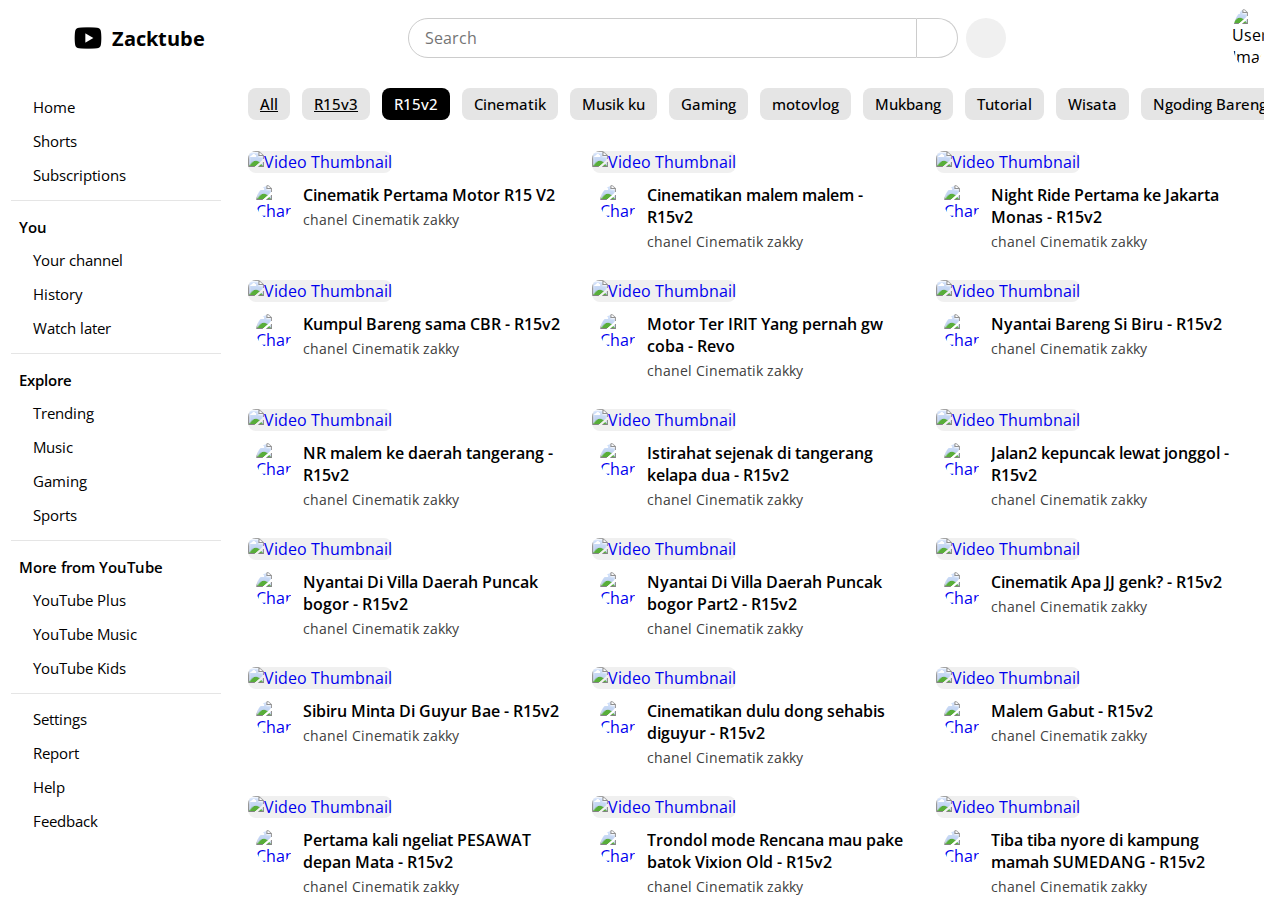
==== R15v2_Categori.html @ d4128d21 "Add files via upload" ====
<!DOCTYPE html>
<!-- Coding By CodingNepal - www.codingnepalweb.com -->
<html lang="en">
  <head>
    <meta charset="UTF-8" />
    <meta name="viewport" content="width=device-width, initial-scale=1.0" />
    <title>ZackTube Site</title>
    <!-- Linking Unicons For Icons -->
    <link rel="stylesheet" href="https://unicons.iconscout.com/release/v4.0.8/css/line.css" />
    <link rel="stylesheet" href="style.css" />
  </head>
  <body class="sidebar-hidden">
    <div class="container">
      <!-- Header / Navbar -->
      <header>
        <nav class="navbar">
          <div class="nav-section nav-left">
            <button class="nav-button menu-button">
              <i class="uil uil-bars"></i>
            </button>
            <a href="#" class="nav-logo">
              <img src="7.png" alt="Logo" class="logo-image" />
              <h2 class="logo-text">Zacktube</h2>
            </a>
          </div>

          <div class="nav-section">
            <button class="nav-button search-back-button" id="search-back-button">
              <i class="uil uil-arrow-left"></i>
            </button>
          </div>

          <div class="nav-section nav-center">
            <form action="#" class="search-form">
              <input type="search" placeholder="Search" class="search-input" required />
              <button class="nav-button search-button">
                <i class="uil uil-search"></i>
              </button>
            </form>
            <button class="nav-button mic-button">
              <i class="uil uil-microphone"></i>
            </button>
          </div>

          <div class="nav-section nav-right">
            <button class="nav-button search-button" id="search-button">
              <i class="uil uil-search"></i>
            </button>
            <button class="nav-button theme-button">
              <i class="uil uil-moon"></i>
            </button>
            <img src="images/user.jpg" alt="User Image" class="user-image" />
          </div>
        </nav>
      </header>

      <!-- Main Layout -->
      <main class="main-layout">
        <div class="screen-overlay"></div>

        <!-- Sidebar -->
        <aside class="sidebar">
          <div class="nav-section nav-left">
            <button class="nav-button menu-button">
              <i class="uil uil-bars"></i>
            </button>
            <a href="#" class="nav-logo">
              <img src="images/logo.jpg
              
              
              
              
              
              
              
              
              
              
              
              
              
            
              " alt="Logo" class="logo-image" />
              <h2 class="logo-text">ZackTube</h2>
            </a>
          </div>

          <div class="links-container">
            <div class="link-section">
              <a href="[base64].html" class="link-item"> <i class="uil uil-estate"></i> Home </a>
              <a href="#" class="link-item"> <i class="uil uil-video"></i> Shorts </a>
              <a href="#" class="link-item"> <i class="uil uil-tv-retro"></i> Subscriptions </a>
            </div>
            <div class="section-separator"></div>

            <div class="link-section">
              <h4 class="section-title">You</h4>
              <a href="#" class="link-item"> <i class="uil uil-user-square"></i> Your channel </a>
              <a href="#" class="link-item"> <i class="uil uil-history"></i> History </a>
              <a href="#" class="link-item"> <i class="uil uil-clock"></i> Watch later </a>
            </div>
            <div class="section-separator"></div>

            <div class="link-section">
              <h4 class="section-title">Explore</h4>
              <a href="#" class="link-item"> <i class="uil uil-fire"></i> Trending </a>
              <a href="#" class="link-item"> <i class="uil uil-music"></i> Music </a>
              <a href="#" class="link-item"> <i class="uil uil-basketball"></i> Gaming </a>
              <a href="#" class="link-item"> <i class="uil uil-trophy"></i> Sports </a>
            </div>
            <div class="section-separator"></div>

            <div class="link-section">
              <h4 class="section-title">More from YouTube</h4>
              <a href="#" class="link-item"> <i class="uil uil-shield-plus"></i> YouTube Plus </a>
              <a href="#" class="link-item"> <i class="uil uil-headphones-alt"></i> YouTube Music </a>
              <a href="#" class="link-item"> <i class="uil uil-airplay"></i> YouTube Kids </a>
            </div>
            <div class="section-separator"></div>

            <div class="link-section">
              <a href="#" class="link-item"> <i class="uil uil-setting"></i> Settings </a>
              <a href="#" class="link-item"> <i class="uil uil-file-medical-alt"></i> Report </a>
              <a href="#" class="link-item"> <i class="uil uil-question-circle"></i> Help </a>
              <a href="#" class="link-item"> <i class="uil uil-exclamation-triangle"></i> Feedback </a>
            </div>
          </div>
        </aside>

        <div class="content-wrapper">
          <!-- Category List -->
          <div class="category-list">
            <a href="index.html" class="category-button">All</a>
            <a href="R15v3_Categori.html" class="category-button">R15v3</a>
            <button class="category-button active">R15v2</button>
            <button class="category-button">Cinematik</button>
            <button class="category-button">Musik ku</button>
            <button class="category-button">Gaming</button>
            <button class="category-button">motovlog</button>
            <button class="category-button">Mukbang</button>
            <button class="category-button">Tutorial</button>
            <button class="category-button">Wisata</button>
            <button class="category-button">Ngoding Bareng yuk</button>
            <button class="category-button">Dangdutan</button>
            <button class="category-button">Religi</button>
            <button class="category-button">Supra GTR</button>
            <button class="category-button">Cb150r</button>
            <button class="category-button">Pulsar Ns200</button>
          </div>

          <!-- Video List -->
          <div class="video-list">
            <a href="playback/my video/R15v2/1.mp4" class="video-card">
              <div class="thumbnail-container">
                <img src="image_video/R15V2/1.png" alt="Video Thumbnail" class="thumbnail" />
                <p class="duration"></p>
              </div>
              <div class="video-info">
                <img src="profile.jpg" alt="Channel Logo" class="icon" />
                <div class="video-details">
                  <h2 class="title">Cinematik Pertama Motor R15 V2</h2>
                  <p class="channel-name">chanel Cinematik zakky</p>
                  <p class="views"></p>
                </div>
              </div>
            </a>
              <a href="playback/my video/R15v2/2.mp4" class="video-card">
                <div class="thumbnail-container">
                  <img src="image_video/R15V2/2.png" alt="Video Thumbnail" class="thumbnail" />
                  <p class="duration"></p>
                </div>
                <div class="video-info">
                  <img src="profile.jpg" alt="Channel Logo" class="icon" />
                  <div class="video-details">
                    <h2 class="title">Cinematikan malem malem - R15v2</h2>
                    <p class="channel-name">chanel Cinematik zakky</p>
                    <p class="views"></p>
                  </div>
                </div>
              </a>
              <a href="playback/my video/R15v2/3.mp4" class="video-card">
                <div class="thumbnail-container">
                  <img src="image_video/R15V2/3.png" alt="Video Thumbnail" class="thumbnail" />
                  <p class="duration"></p>
                </div>
                <div class="video-info">
                  <img src="profile.jpg" alt="Channel Logo" class="icon" />
                  <div class="video-details">
                    <h2 class="title">Night Ride Pertama ke Jakarta Monas - R15v2</h2>
                    <p class="channel-name">chanel Cinematik zakky</p>
                    <p class="views"></p>
                  </div>
                </div>
              </a>
              <a href="playback/my video/R15v2/4.mp4" class="video-card">
                <div class="thumbnail-container">
                  <img src="image_video/R15V2/4.png" alt="Video Thumbnail" class="thumbnail" />
                  <p class="duration"></p>
                </div>
                <div class="video-info">
                  <img src="profile.jpg" alt="Channel Logo" class="icon" />
                  <div class="video-details">
                    <h2 class="title">Kumpul Bareng sama CBR - R15v2</h2>
                    <p class="channel-name">chanel Cinematik zakky</p>
                    <p class="views"></p>
                  </div>
                </div>
              </a>
              <a href="playback/my video/R15v2/5.mp4" class="video-card">
                <div class="thumbnail-container">
                  <img src="image_video/R15V2/5.png" alt="Video Thumbnail" class="thumbnail" />
                  <p class="duration"></p>
                </div>
                <div class="video-info">
                  <img src="profile.jpg" alt="Channel Logo" class="icon" />
                  <div class="video-details">
                    <h2 class="title">Motor Ter IRIT Yang pernah gw coba - Revo</h2>
                    <p class="channel-name">chanel Cinematik zakky</p>
                    <p class="views"></p>
                  </div>
                </div>
              </a>
              <a href="playback/my video/R15v2/6.mp4" class="video-card">
                <div class="thumbnail-container">
                  <img src="image_video/R15V2/6.png" alt="Video Thumbnail" class="thumbnail" />
                  <p class="duration"></p>
                </div>
                <div class="video-info">
                  <img src="profile.jpg" alt="Channel Logo" class="icon" />
                  <div class="video-details">
                    <h2 class="title">Nyantai Bareng Si Biru - R15v2</h2>
                    <p class="channel-name">chanel Cinematik zakky</p>
                    <p class="views"></p>
                  </div>
                </div>
              </a>
              <a href="playback/my video/R15v2/7.mp4" class="video-card">
                <div class="thumbnail-container">
                  <img src="image_video/R15V2/7.png" alt="Video Thumbnail" class="thumbnail" />
                  <p class="duration"></p>
                </div>
                <div class="video-info">
                  <img src="profile.jpg" alt="Channel Logo" class="icon" />
                  <div class="video-details">
                    <h2 class="title">NR malem ke daerah tangerang - R15v2</h2>
                    <p class="channel-name">chanel Cinematik zakky</p>
                    <p class="views"></p>
                  </div>
                </div>
              </a>
              <a href="playback/my video/R15v2/8.mp4" class="video-card">
                <div class="thumbnail-container">
                  <img src="image_video/R15V2/8.png" alt="Video Thumbnail" class="thumbnail" />
                  <p class="duration"></p>
                </div>
                <div class="video-info">
                  <img src="profile.jpg" alt="Channel Logo" class="icon" />
                  <div class="video-details">
                    <h2 class="title">Istirahat sejenak di tangerang kelapa dua - R15v2</h2>
                    <p class="channel-name">chanel Cinematik zakky</p>
                    <p class="views"></p>
                  </div>
                </div>
              </a>
              <a href="playback/my video/R15v2/9.mp4" class="video-card">
                <div class="thumbnail-container">
                  <img src="image_video/R15V2/9.png" alt="Video Thumbnail" class="thumbnail" />
                  <p class="duration"></p>
                </div>
                <div class="video-info">
                  <img src="profile.jpg" alt="Channel Logo" class="icon" />
                  <div class="video-details">
                    <h2 class="title">Jalan2 kepuncak lewat jonggol - R15v2</h2>
                    <p class="channel-name">chanel Cinematik zakky</p>
                    <p class="views"></p>
                  </div>
                </div>
              </a>
              <a href="playback/my video/R15v2/10.mp4" class="video-card">
                <div class="thumbnail-container">
                  <img src="image_video/R15V2/10.png" alt="Video Thumbnail" class="thumbnail" />
                  <p class="duration"></p>
                </div>
                <div class="video-info">
                  <img src="profile.jpg" alt="Channel Logo" class="icon" />
                  <div class="video-details">
                    <h2 class="title">Nyantai Di Villa Daerah Puncak bogor - R15v2</h2>
                    <p class="channel-name">chanel Cinematik zakky</p>
                    <p class="views"></p>
                  </div>
                </div>
              </a>
              <a href="playback/my video/R15v2/11.mp4" class="video-card">
                <div class="thumbnail-container">
                  <img src="image_video/R15V2/11.png" alt="Video Thumbnail" class="thumbnail" />
                  <p class="duration"></p>
                </div>
                <div class="video-info">
                  <img src="profile.jpg" alt="Channel Logo" class="icon" />
                  <div class="video-details">
                    <h2 class="title">Nyantai Di Villa Daerah Puncak bogor Part2 - R15v2</h2>
                    <p class="channel-name">chanel Cinematik zakky</p>
                    <p class="views"></p>
                  </div>
                </div>
              </a>
              <a href="playback/my video/R15v2/12.mp4" class="video-card">
                <div class="thumbnail-container">
                  <img src="image_video/R15V2/12.png" alt="Video Thumbnail" class="thumbnail" />
                  <p class="duration"></p>
                </div>
                <div class="video-info">
                  <img src="profile.jpg" alt="Channel Logo" class="icon" />
                  <div class="video-details">
                    <h2 class="title">Cinematik Apa JJ genk? - R15v2</h2>
                    <p class="channel-name">chanel Cinematik zakky</p>
                    <p class="views"></p>
                  </div>
                </div>
              </a>
              <a href="playback/my video/R15v2/13.mp4" class="video-card">
                <div class="thumbnail-container">
                  <img src="image_video/R15V2/13.png" alt="Video Thumbnail" class="thumbnail" />
                  <p class="duration"></p>
                </div>
                <div class="video-info">
                  <img src="profile.jpg" alt="Channel Logo" class="icon" />
                  <div class="video-details">
                    <h2 class="title">Sibiru Minta Di Guyur Bae - R15v2</h2>
                    <p class="channel-name">chanel Cinematik zakky</p>
                    <p class="views"></p>
                  </div>
                </div>
              </a>
              <a href="playback/my video/R15v2/14.mp4" class="video-card">
                <div class="thumbnail-container">
                  <img src="image_video/R15V2/14.png" alt="Video Thumbnail" class="thumbnail" />
                  <p class="duration"></p>
                </div>
                <div class="video-info">
                  <img src="profile.jpg" alt="Channel Logo" class="icon" />
                  <div class="video-details">
                    <h2 class="title">Cinematikan dulu dong sehabis diguyur - R15v2</h2>
                    <p class="channel-name">chanel Cinematik zakky</p>
                    <p class="views"></p>
                  </div>
                </div>
              </a>
              <a href="playback/my video/R15v2/15.mp4" class="video-card">
                <div class="thumbnail-container">
                  <img src="image_video/R15V2/15.png" alt="Video Thumbnail" class="thumbnail" />
                  <p class="duration"></p>
                </div>
                <div class="video-info">
                  <img src="profile.jpg" alt="Channel Logo" class="icon" />
                  <div class="video-details">
                    <h2 class="title">Malem Gabut - R15v2</h2>
                    <p class="channel-name">chanel Cinematik zakky</p>
                    <p class="views"></p>
                  </div>
                </div>
              </a>
              <a href="playback/my video/R15v2/16.mp4" class="video-card">
                <div class="thumbnail-container">
                  <img src="image_video/R15V2/16.png" alt="Video Thumbnail" class="thumbnail" />
                  <p class="duration"></p>
                </div>
                <div class="video-info">
                  <img src="profile.jpg" alt="Channel Logo" class="icon" />
                  <div class="video-details">
                    <h2 class="title">Pertama kali ngeliat PESAWAT depan Mata - R15v2</h2>
                    <p class="channel-name">chanel Cinematik zakky</p>
                    <p class="views"></p>
                  </div>
                </div>
              </a>
              <a href="playback/my video/R15v2/17.mp4" class="video-card">
                <div class="thumbnail-container">
                  <img src="image_video/R15V2/17.png" alt="Video Thumbnail" class="thumbnail" />
                  <p class="duration"></p>
                </div>
                <div class="video-info">
                  <img src="profile.jpg" alt="Channel Logo" class="icon" />
                  <div class="video-details">
                    <h2 class="title">Trondol mode Rencana mau pake batok Vixion Old - R15v2</h2>
                    <p class="channel-name">chanel Cinematik zakky</p>
                    <p class="views"></p>
                  </div>
                </div>
              </a>
              <a href="playback/my video/R15v2/18.mp4" class="video-card">
                <div class="thumbnail-container">
                  <img src="image_video/R15V2/18.png" alt="Video Thumbnail" class="thumbnail" />
                  <p class="duration"></p>
                </div>
                <div class="video-info">
                  <img src="profile.jpg" alt="Channel Logo" class="icon" />
                  <div class="video-details">
                    <h2 class="title">Tiba tiba nyore di kampung mamah SUMEDANG - R15v2</h2>
                    <p class="channel-name">chanel Cinematik zakky</p>
                    <p class="views"></p>
                  </div>
                </div>
              </a>
              <a href="playback/my video/R15v2/19.mp4" class="video-card">
                <div class="thumbnail-container">
                  <img src="image_video/R15V2/19.png" alt="Video Thumbnail" class="thumbnail" />
                  <p class="duration"></p>
                </div>
                <div class="video-info">
                  <img src="profile.jpg" alt="Channel Logo" class="icon" />
                  <div class="video-details">
                    <h2 class="title">Sumedang Emng bukan Maen - R15v2</h2>
                    <p class="channel-name">chanel Cinematik zakky</p>
                    <p class="views"></p>
                  </div>
                </div>
              </a>
              <a href="playback/my video/R15v2/20.mp4" class="video-card">
                <div class="thumbnail-container">
                  <img src="image_video/R15V2/20.png" alt="Video Thumbnail" class="thumbnail" />
                  <p class="duration"></p>
                </div>
                <div class="video-info">
                  <img src="profile.jpg" alt="Channel Logo" class="icon" />
                  <div class="video-details">
                    <h2 class="title">Ga kapok kapok Cinematikan Disini - R15v2</h2>
                    <p class="channel-name">chanel Cinematik zakky</p>
                    <p class="views"></p>
                  </div>
                </div>
              </a>
              <a href="playback/my video/R15v2/21.mp4" class="video-card">
                <div class="thumbnail-container">
                  <img src="image_video/R15V2/21.png" alt="Video Thumbnail" class="thumbnail" />
                  <p class="duration"></p>
                </div>
                <div class="video-info">
                  <img src="profile.jpg" alt="Channel Logo" class="icon" />
                  <div class="video-details">
                    <h2 class="title">Sejuknya pagi pagi di appartemen Kamala Lagoon</h2>
                    <p class="channel-name">chanel Cinematik zakky</p>
                    <p class="views"></p>
                  </div>
                </div>
              </a>
              <a href="playback/my video/R15v2/22.mp4" class="video-card">
                <div class="thumbnail-container">
                  <img src="image_video/R15V2/22.png" alt="Video Thumbnail" class="thumbnail" />
                  <p class="duration"></p>
                </div>
                <div class="video-info">
                  <img src="profile.jpg" alt="Channel Logo" class="icon" />
                  <div class="video-details">
                    <h2 class="title">Cinematik bareng si Oyen - R15v2</h2>
                    <p class="channel-name">chanel Cinematik zakky</p>
                    <p class="views"></p>
                  </div>
                </div>
              </a>
              <a href="playback/my video/R15v2/23.mp4" class="video-card">
                <div class="thumbnail-container">
                  <img src="image_video/R15V2/23.png" alt="Video Thumbnail" class="thumbnail" />
                  <p class="duration"></p>
                </div>
                <div class="video-info">
                  <img src="profile.jpg" alt="Channel Logo" class="icon" />
                  <div class="video-details">
                    <h2 class="title">Lagi pengen yang ceper ceper - R15v2</h2>
                    <p class="channel-name">chanel Cinematik zakky</p>
                    <p class="views"></p>
                  </div>
                </div>
              </a>
              <a href="playback/my video/R15v2/24.mp4" class="video-card">
                <div class="thumbnail-container">
                  <img src="image_video/R15V2/24.png" alt="Video Thumbnail" class="thumbnail" />
                  <p class="duration"></p>
                </div>
                <div class="video-info">
                  <img src="profile.jpg" alt="Channel Logo" class="icon" />
                  <div class="video-details">
                    <h2 class="title">Iso lahh kyo ngene iki - R15v2</h2>
                    <p class="channel-name">chanel Cinematik zakky</p>
                    <p class="views"></p>
                  </div>
                </div>
              </a>
              <a href="playback/my video/R15v2/25.mp4" class="video-card">
                <div class="thumbnail-container">
                  <img src="image_video/R15V2/25.png" alt="Video Thumbnail" class="thumbnail" />
                  <p class="duration"></p>
                </div>
                <div class="video-info">
                  <img src="profile.jpg" alt="Channel Logo" class="icon" />
                  <div class="video-details">
                    <h2 class="title">Kangen Jalan ke Puncak bogor - R15v2</h2>
                    <p class="channel-name">chanel Cinematik zakky</p>
                    <p class="views"></p>
                  </div>
                </div>
              </a>
              <a href="playback/my video/R15v2/26.mp4" class="video-card">
                <div class="thumbnail-container">
                  <img src="image_video/R15V2/26.png" alt="Video Thumbnail" class="thumbnail" />
                  <p class="duration"></p>
                </div>
                <div class="video-info">
                  <img src="profile.jpg" alt="Channel Logo" class="icon" />
                  <div class="video-details">
                    <h2 class="title">Udaranya beda banget ini seger banget - R15v2</h2>
                    <p class="channel-name">chanel Cinematik zakky</p>
                    <p class="views"></p>
                  </div>
                </div>
              </a>
              <a href="playback/my video/R15v2/27.mp4" class="video-card">
                <div class="thumbnail-container">
                  <img src="image_video/R15V2/27.png" alt="Video Thumbnail" class="thumbnail" />
                  <p class="duration"></p>
                </div>
                <div class="video-info">
                  <img src="profile.jpg" alt="Channel Logo" class="icon" />
                  <div class="video-details">
                    <h2 class="title">Nyantai Arah pulang ke cikarang dari sumedang - R15v2</h2>
                    <p class="channel-name">chanel Cinematik zakky</p>
                    <p class="views"></p>
                  </div>
                </div>
              </a>
              
            </div>
          </div>
        </div>
      </main>
    </div>

    <!-- Linking custom script -->
    <script src="script.js"></script>
  </body>
</html>
---- style.css ----
/* Importing Google Font - Open Sans */
@import url("https://fonts.googleapis.com/css2?family=Open+Sans:wght@400;500;600;700&display=swap");

* {
  margin: 0;
  padding: 0;
  box-sizing: border-box;
  font-family: "Open Sans", sans-serif;
}

/* Color variables for light theme */
:root {
  --white-color: #fff;
  --black-color: #000;
  --light-white-color: #f0f0f0;
  --light-gray-color: #e5e5e5;
  --border-color: #ccc;
  --primary-color: #3b82f6;
  --secondary-color: #404040;
  --overlay-dark-color: rgba(0, 0, 0, 0.6);
}

/* Color variables for dark theme */
.dark-mode {
  --white-color: #171717;
  --black-color: #d4d4d4;
  --light-white-color: #333;
  --light-gray-color: #404040;
  --border-color: #808080;
  --secondary-color: #d4d4d4;
}

body {
  background: var(--white-color);
}

.container {
  display: flex;
  overflow: hidden;
  max-height: 100vh;
  flex-direction: column;
}

header,
.sidebar .nav-left,
.category-list {
  position: sticky;
  top: 0;
  z-index: 10;
  background: var(--white-color);
}

.navbar {
  display: flex;
  gap: 32px;
  align-items: center;
  padding: 8px 16px;
  justify-content: space-between;
}

:where(.navbar, .sidebar) .nav-section {
  gap: 16px;
}

:where(.navbar, .sidebar) :where(.nav-section, .nav-logo, .search-form) {
  display: flex;
  align-items: center;
}

:where(.navbar, .sidebar) :where(.logo-image, .user-image) {
  width: 32px;
  cursor: pointer;
  border-radius: 50%;
}

:where(.navbar, .sidebar) .nav-section .nav-button {
  border: none;
  height: 40px;
  width: 40px;
  cursor: pointer;
  background: none;
  border-radius: 50%;
}

:where(.navbar, .sidebar) .nav-section .nav-button:hover {
  background: var(--light-gray-color) !important;
}

:where(.navbar, .sidebar) .nav-button i {
  font-size: 1.5rem;
  display: flex;
  color: var(--black-color);
  align-items: center;
  justify-content: center;
}

:where(.navbar, .sidebar) .nav-logo {
  display: flex;
  gap: 8px;
  text-decoration: none;
}

:where(.navbar, .sidebar) .nav-logo .logo-text {
  color: var(--black-color);
  font-size: 1.25rem;
}

.navbar .search-back-button {
  display: none;
}

.navbar .nav-center {
  gap: 8px;
  width: 100%;
  display: flex;
  justify-content: center;
}

.navbar .search-form {
  flex: 1;
  height: 40px;
  max-width: 550px;
}

.navbar .search-form .search-input {
  width: 100%;
  height: 100%;
  font-size: 1rem;
  padding: 0 16px;
  outline: none;
  color: var(--black-color);
  background: var(--white-color);
  border-radius: 49px 0 0 49px;
  border: 1px solid var(--border-color);
}

.navbar .search-form .search-input:focus {
  border-color: var(--primary-color);
}

.navbar .search-form .search-button {
  height: 40px;
  width: auto;
  padding: 0 20px;
  border-radius: 0 49px 49px 0;
  border: 1px solid var(--border-color);
  border-left: 0;
}

.navbar .nav-center .mic-button {
  background: var(--light-white-color);
}

.navbar .nav-right .search-button {
  display: none;
}

.main-layout {
  display: flex;
  overflow-y: auto;
  scrollbar-color: #a6a6a6 transparent;
}

.main-layout .sidebar {
  width: 280px;
  overflow: hidden;
  padding: 0 11px 0;
  background: var(--white-color);
}

.main-layout .sidebar .nav-left {
  display: none;
  padding: 8px 5px;
}

body.sidebar-hidden .main-layout .sidebar {
  width: 0;
  padding: 0;
}

.sidebar .links-container {
  padding: 16px 0 32px;
  overflow-y: auto;
  height: calc(100vh - 60px);
  scrollbar-width: thin;
  scrollbar-color: transparent transparent;
}

.sidebar .links-container:hover {
  scrollbar-color: #a6a6a6 transparent;
}

.sidebar .link-section {
  list-style: none;
}

.sidebar .link-section .link-item {
  display: flex;
  cursor: pointer;
  color: var(--black-color);
  white-space: nowrap;
  align-items: center;
  font-size: 0.938rem;
  padding: 5px 12px;
  margin-bottom: 4px;
  border-radius: 8px;
  text-decoration: none;
}

.sidebar .link-section .link-item:hover {
  background: var(--light-gray-color);
}

.sidebar .link-section .link-item i {
  font-size: 1.4rem;
  margin-right: 10px;
}

.sidebar .link-section .section-title {
  color: var(--black-color);
  font-weight: 600;
  font-size: 0.938rem;
  margin: 16px 0 8px 8px;
}

.sidebar .section-separator {
  height: 1px;
  margin: 10px 0;
  background: var(--light-gray-color);
}

.main-layout .content-wrapper {
  padding: 0 16px;
  overflow-x: hidden;
  width: 100%;
}

.content-wrapper .category-list {
  display: flex;
  overflow-x: auto;
  gap: 12px;
  padding: 12px 0 11px;
  scrollbar-width: none;
}

.category-list .category-button {
  border: none;
  cursor: pointer;
  font-weight: 500;
  font-size: 0.94rem;
  border-radius: 8px;
  white-space: nowrap;
  color: var(--black-color);
  padding: 6px 12px;
  background: var(--light-gray-color);
}

.category-list .category-button.active {
  color: var(--white-color);
  background: var(--black-color);
  pointer-events: none;
}

.dark-mode .category-list .category-button.active {
  filter: brightness(120%);
}

.category-list .category-button:not(.active):hover {
  background: var(--border-color);
}

.content-wrapper .video-list {
  display: grid;
  gap: 16px;
  padding: 20px 0 64px;
  grid-template-columns: repeat(auto-fill, minmax(300px, 1fr));
}

.content-wrapper .video-list .video-card {
  text-decoration: none;
}

.content-wrapper .video-list .video-card .thumbnail-container {
  position: relative;
}

.content-wrapper .video-list .video-card .thumbnail {
  width: 100%;
  object-fit: contain;
  border-radius: 8px;
  aspect-ratio: 16 / 9;
  background: var(--light-white-color);
}

.content-wrapper .video-list .video-card .duration {
  position: absolute;
  right: 10px;
  bottom: 12px;
  color: #fff;
  font-size: 0.875rem;
  padding: 0 5px;
  border-radius: 5px;
  background: var(--overlay-dark-color);
}

.content-wrapper .video-list .video-card .video-info {
  display: flex;
  gap: 11px;
  padding: 11px 8px;
}

.content-wrapper .video-list .video-card .icon {
  width: 36px;
  height: 36px;
  border-radius: 50%;
}

.content-wrapper .video-list .video-card .title {
  font-size: 1rem;
  color: var(--black-color);
  font-weight: 600;
  line-height: 1.375;
  overflow: hidden;
  display: -webkit-box;
  -webkit-box-orient: vertical;
  -webkit-line-clamp: 2;
}

.content-wrapper .video-list .video-card:hover .title {
  color: var(--primary-color);
}

.content-wrapper .video-list .video-card p {
  font-size: 0.875rem;
  color: var(--secondary-color);
}

.content-wrapper .video-list .video-card .channel-name {
  margin: 4px 0 2px;
}

/* Responsive media code for small devices */
@media (max-width: 768px) {

  .navbar {
    gap: 1rem;
  }

  .navbar .nav-center,
  body.show-mobile-search .navbar .nav-left,
  body.show-mobile-search .navbar .nav-right {
    display: none;
  }

  .navbar .nav-right .search-button,
  body.show-mobile-search .navbar .search-back-button,
  body.show-mobile-search .navbar .nav-center {
    display: flex;
    align-items: center;
    justify-content: center;
  }

  .main-layout .screen-overlay {
    position: absolute;
    left: 0;
    top: 0;
    z-index: 15;
    width: 100%;
    height: 100vh;
    background: var(--overlay-dark-color);
    transition: 0.2s ease;
  }

  body.sidebar-hidden .main-layout .screen-overlay {
    opacity: 0;
    pointer-events: none;
  }

  .main-layout .sidebar {
    position: absolute;
    left: 0;
    top: 0;
    z-index: 20;
    height: 100vh;
    transition: 0.2s ease;
  }

  body.sidebar-hidden .main-layout .sidebar {
    left: -280px;
  }

  .main-layout .sidebar .nav-left {
    display: flex;
  }
}
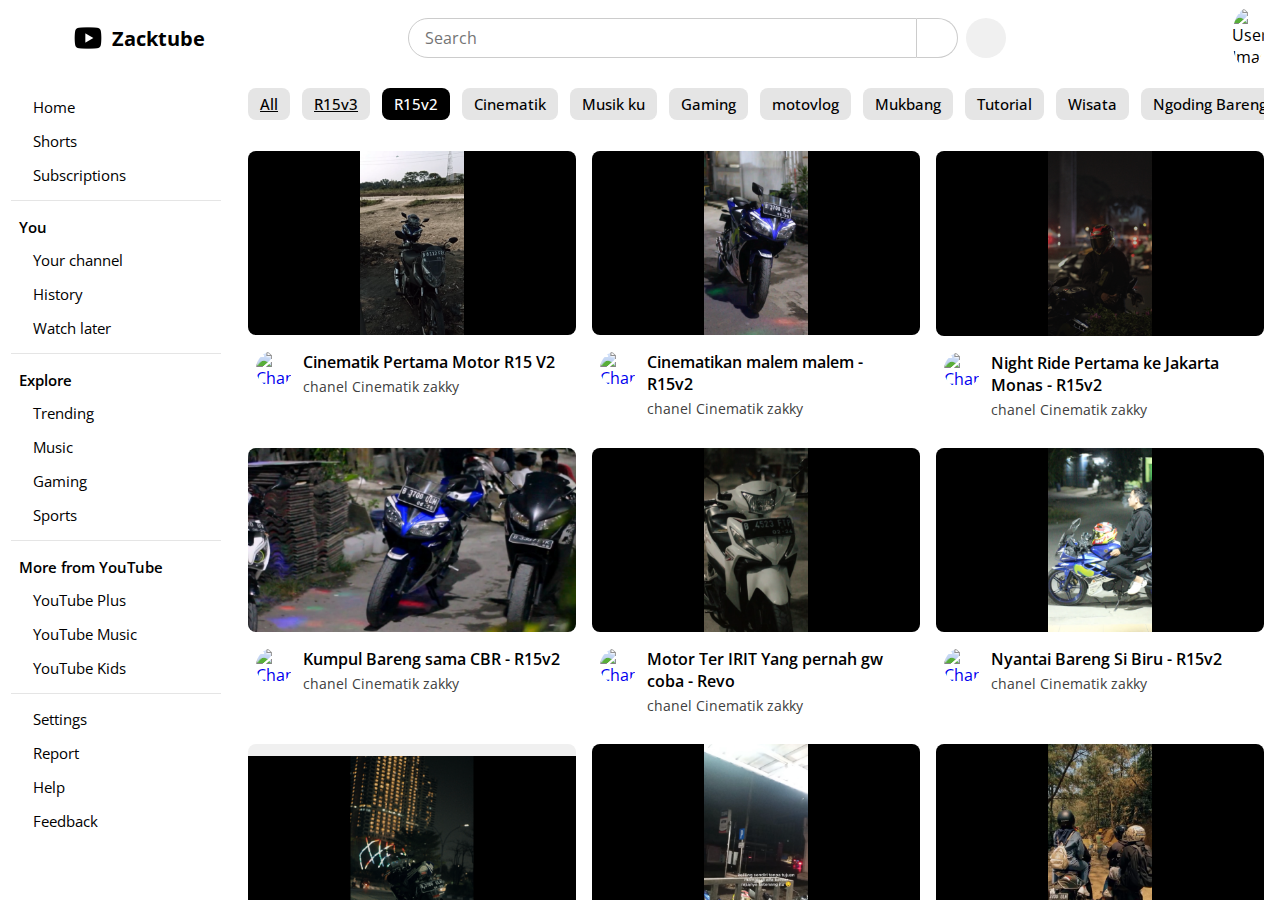
==== commit 5f798c1c: "Update R15v2_Categori.html" ====
--- a/R15v2_Categori.html
+++ b/R15v2_Categori.html
@@ -87,7 +87,7 @@
 
           <div class="links-container">
             <div class="link-section">
-              <a href="[base64].html" class="link-item"> <i class="uil uil-estate"></i> Home </a>
+              <a href="https://zackblacks.github.io/zackblacks/" class="link-item"> <i class="uil uil-estate"></i> Home </a>
               <a href="#" class="link-item"> <i class="uil uil-video"></i> Shorts </a>
               <a href="#" class="link-item"> <i class="uil uil-tv-retro"></i> Subscriptions </a>
             </div>
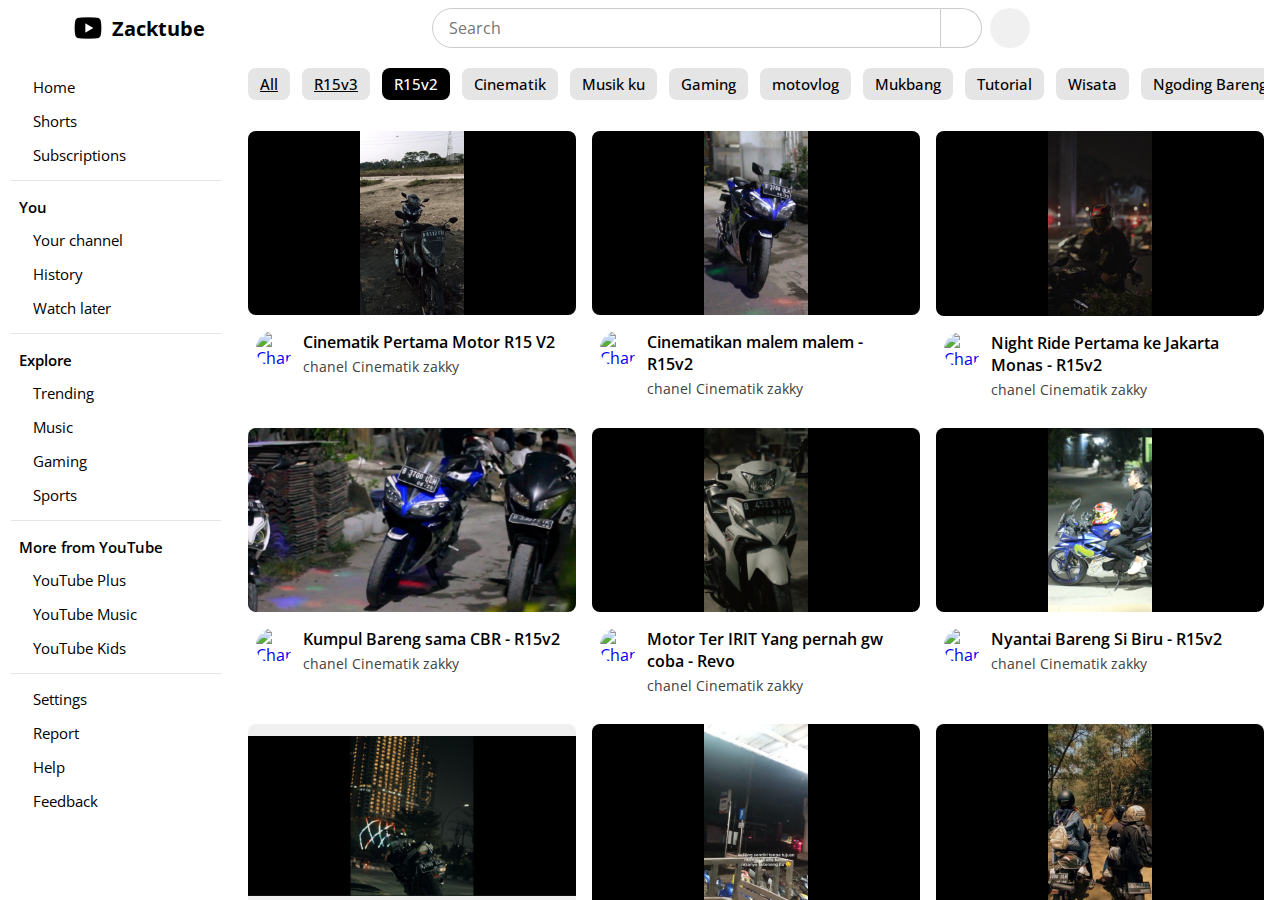
==== commit a07b0563: "Update R15v2_Categori.html" ====
--- a/R15v2_Categori.html
+++ b/R15v2_Categori.html
@@ -49,7 +49,6 @@
             <button class="nav-button theme-button">
               <i class="uil uil-moon"></i>
             </button>
-            <img src="images/user.jpg" alt="User Image" class="user-image" />
           </div>
         </nav>
       </header>
@@ -65,22 +64,7 @@
               <i class="uil uil-bars"></i>
             </button>
             <a href="#" class="nav-logo">
-              <img src="images/logo.jpg
-              
-              
-              
-              
-              
-              
-              
-              
-              
-              
-              
-              
-              
-            
-              " alt="Logo" class="logo-image" />
+              <img src="7.png" alt="Logo" class="logo-image" />
               <h2 class="logo-text">ZackTube</h2>
             </a>
           </div>
